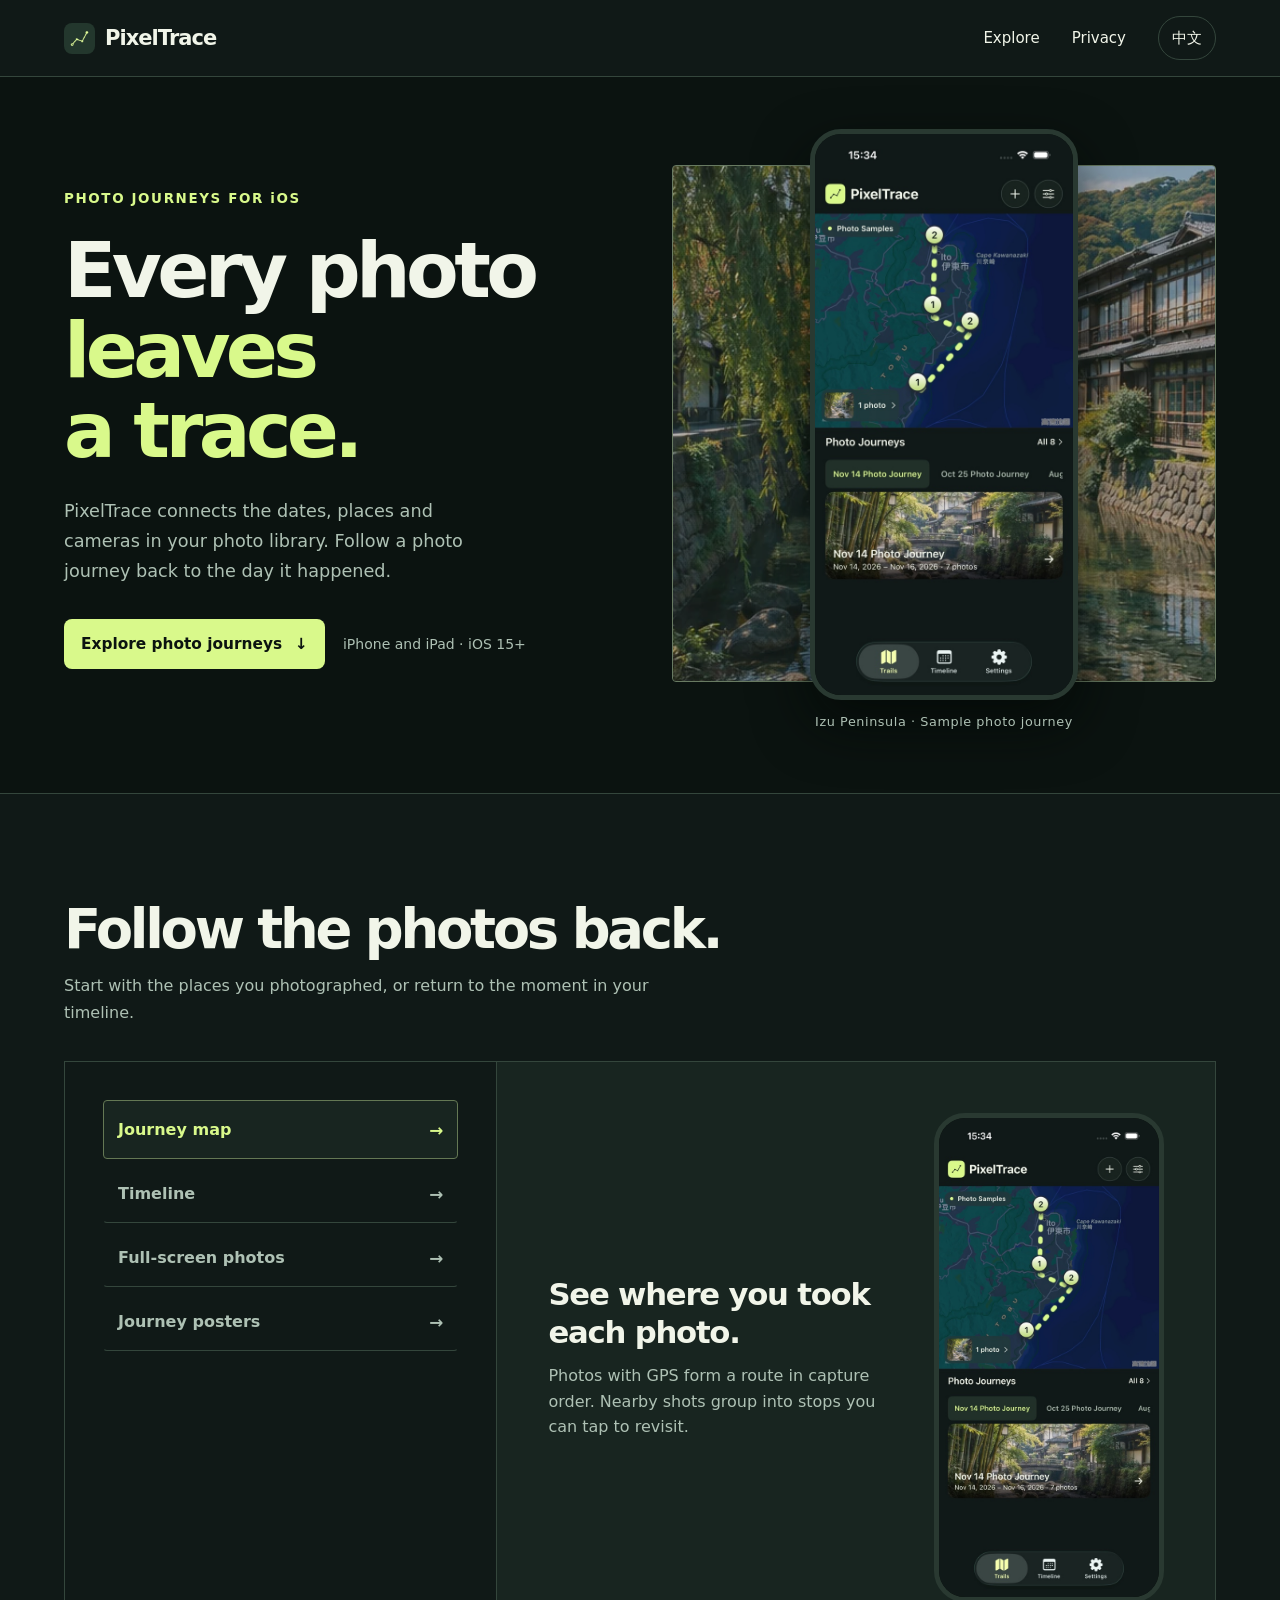
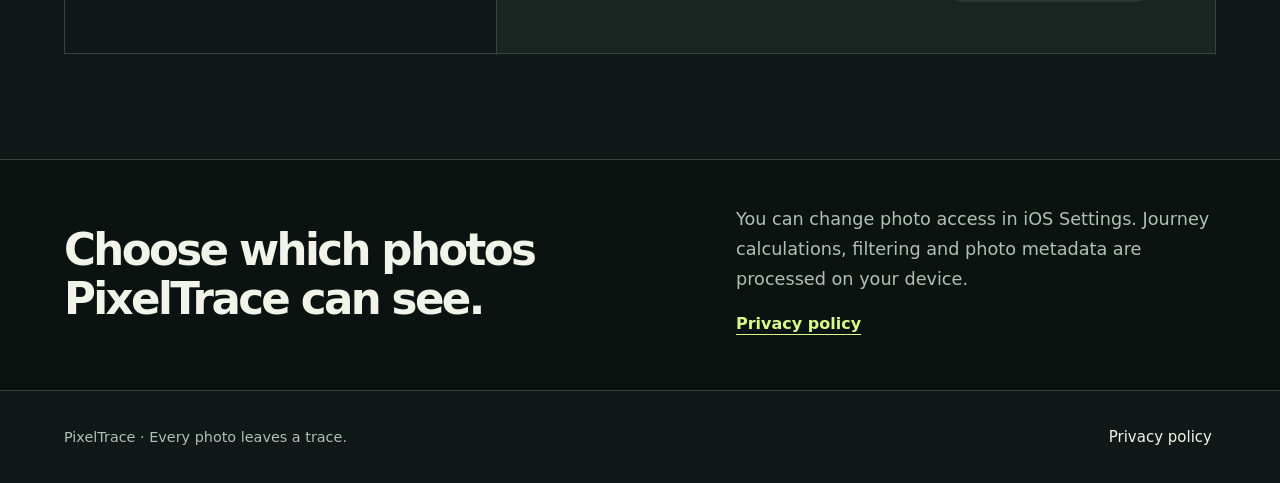
==== en.html @ a8cf7849 "feat: launch the PixelTrace website design" ====
<!doctype html>
<html lang="en">
<head>
  <meta charset="utf-8">
  <meta name="viewport" content="width=device-width, initial-scale=1">
  <meta name="theme-color" content="#101917">
  <meta name="description" content="PixelTrace turns capture dates, locations and camera information from your authorized photos into journeys you can browse, filter and share.">
  <meta property="og:type" content="website">
  <meta property="og:title" content="PixelTrace · Photo journeys for iOS">
  <meta property="og:description" content="PixelTrace turns capture dates, locations and camera information from your authorized photos into journeys you can browse, filter and share.">
  <title>PixelTrace · Photo journeys for iOS</title>
  <link rel="icon" href="assets/pixeltrace-mark.png" type="image/png">
  <link rel="alternate" href="index.html" hreflang="zh-Hans">
  <link rel="stylesheet" href="styles.css">
  <script src="experience.js" defer></script>
</head>
<body>
  <a class="skip cta" href="#content">Skip to content</a>
  <header class="site-header">
    <div class="shell site-header__inner">
      <a class="brand" href="en.html"><img src="assets/pixeltrace-mark.png" width="31" height="31" alt="">PixelTrace</a>
      <nav class="site-nav" aria-label="Main navigation">
        <a href="#experience">Explore</a>
        <a href="privacy.html#en">Privacy</a>
        <a class="language" href="index.html" hreflang="zh-Hans" lang="zh-Hans">中文</a>
      </nav>
    </div>
  </header>
  <main id="content">
    <section class="hero">
      <div class="shell hero__inner">
        <div>
          <div class="eyebrow">PHOTO JOURNEYS FOR iOS</div>
          <h1><span>Every photo</span><span>leaves a trace.</span></h1>
          <p class="hero__intro">PixelTrace connects the dates, places and cameras in your photo library. Follow a photo journey back to the day it happened.</p>
          <div class="hero__actions">
            <a class="cta" href="#experience">Explore photo journeys <span aria-hidden="true">↓</span></a>
            <span class="hero__compat">iPhone and iPad · iOS 15+</span>
          </div>
        </div>
        <figure class="hero__visual">
          <div class="hero__scene" aria-hidden="true"><img src="assets/izu-river.webp" width="500" height="500" alt=""></div>
          <div class="device hero__phone"><img src="assets/trails.jpg" width="552" height="1200" fetchpriority="high" alt="PixelTrace on iPhone, showing photo stops and a journey on the Izu Peninsula"></div>
          <figcaption>Izu Peninsula · Sample photo journey</figcaption>
        </figure>
      </div>
    </section>
    <section id="experience" class="experience">
      <div class="shell">
        <div class="experience__heading">
          <h2>Follow the photos back.</h2>
          <p>Start with the places you photographed, or return to the moment in your timeline.</p>
        </div>
        <div class="experience__body">
          <div class="feature-tabs" role="tablist" aria-label="Product features" data-feature-tabs hidden>
            <button id="tab-trails" type="button" role="tab" aria-controls="panel-trails"><span>Journey map</span><span aria-hidden="true">→</span></button>
            <button id="tab-timeline" type="button" role="tab" aria-controls="panel-timeline"><span>Timeline</span><span aria-hidden="true">→</span></button>
            <button id="tab-photo" type="button" role="tab" aria-controls="panel-photo"><span>Full-screen photos</span><span aria-hidden="true">→</span></button>
            <button id="tab-poster" type="button" role="tab" aria-controls="panel-poster"><span>Journey posters</span><span aria-hidden="true">→</span></button>
          </div>
          <div class="feature-panels">
            <section class="feature-panel" role="tabpanel" id="panel-trails" aria-labelledby="tab-trails" tabindex="0">
              <div><h3>See where you took each photo.</h3><p>Photos with GPS form a route in capture order. Nearby shots group into stops you can tap to revisit.</p></div>
              <div class="device"><img src="assets/trails.jpg" width="552" height="1200" loading="lazy" alt="Journey map with photo stops and a journey card"></div>
            </section>
            <section class="feature-panel" role="tabpanel" id="panel-timeline" aria-labelledby="tab-timeline" tabindex="0">
              <div><h3>Start with a day you remember.</h3><p>Browse by day, month or journey, then narrow the view by date, camera, area or GPS availability.</p></div>
              <div class="device"><img src="assets/timeline.jpg" width="552" height="1200" loading="lazy" alt="Photo timeline grouped by capture date"></div>
            </section>
            <section class="feature-panel" role="tabpanel" id="panel-photo" aria-labelledby="tab-photo" tabindex="0">
              <div><h3>Look closer at a photo.</h3><p>Swipe or zoom in full screen. Swipe up for the capture date, camera settings and a map of where you took it.</p></div>
              <div class="device"><img src="assets/photo.jpg" width="552" height="1200" loading="lazy" alt="Full-screen photograph with camera and GPS information"></div>
            </section>
            <section class="feature-panel" role="tabpanel" id="panel-poster" aria-labelledby="tab-poster" tabindex="0">
              <div><h3>Take the journey with you.</h3><p>Choose from three posters and export the route, photo count and camera information as a 1080 × 1440 PNG.</p></div>
              <div class="device"><img src="assets/poster.jpg" width="552" height="1200" loading="lazy" alt="Night Coordinates poster preview and PNG share button"></div>
            </section>
          </div>
        </div>
      </div>
    </section>
    <section class="privacy-strip">
      <div class="shell privacy-strip__inner">
        <h2>Choose which photos PixelTrace can see.</h2>
        <div><p>You can change photo access in iOS Settings. Journey calculations, filtering and photo metadata are processed on your device.</p><a href="privacy.html#en">Privacy policy</a></div>
      </div>
    </section>
  </main>
  <footer class="footer">
    <div class="shell footer__inner"><p>PixelTrace · Every photo leaves a trace.</p><a href="privacy.html#en">Privacy policy</a></div>
  </footer>
</body>
</html>
---- styles.css ----
/* Type uses 15, 18, 24, 52 and 96px roles. Layout alternates midnight green
   with inset forest surfaces. Lime highlights actions and photo sample points. */
:root {
  color-scheme: dark;
  --page: #101917;
  --deep: #0b1310;
  --surface: #182520;
  --line: #34463c;
  --ink: #f1f5e9;
  --muted: #aec1b4;
  --accent: #d9f98b;
  --gutter: clamp(20px, 5vw, 80px);
  --font: "Avenir Next", "PingFang SC", "Hiragino Sans GB", system-ui, sans-serif;
  font-family: var(--font);
  font-size: 16px;
  font-synthesis: none;
}
* { box-sizing: border-box; }
html { scroll-behavior: smooth; scroll-padding-top: 24px; }
body { margin: 0; background: var(--page); color: var(--ink); -webkit-font-smoothing: antialiased; }
img { display: block; width: 100%; height: auto; }
a { color: inherit; }
button { font: inherit; }
:focus-visible { outline: 2px solid var(--accent); outline-offset: 5px; }
[hidden] { display: none !important; }
.shell { width: min(100% - 2 * var(--gutter), 1256px); margin-inline: auto; }
.skip { position: fixed; inset-block-start: 8px; inset-inline-start: 8px; z-index: 3; transform: translateY(-150%); }
.skip:focus { transform: translateY(0); }
.site-header { border-bottom: 1px solid var(--line); }
.site-header__inner { display: flex; justify-content: space-between; align-items: center; min-height: 76px; gap: 14px; }
.brand { display: inline-flex; align-items: center; gap: 10px; text-decoration: none; font-size: 21px; font-weight: 750; letter-spacing: -.045em; white-space: nowrap; }
.brand img { inline-size: 31px; block-size: 31px; border-radius: 8px; }
.site-nav { display: flex; align-items: center; gap: clamp(12px, 2.5vw, 34px); }
.site-nav a, .footer a { display: inline-flex; align-items: center; min-height: 44px; font-size: 15px; text-decoration: none; }
.site-nav a:hover, .footer a:hover { color: var(--accent); }
.site-nav .language { border: 1px solid var(--line); border-radius: 99px; padding-inline: 13px; }
.hero { background: var(--deep); overflow: hidden; border-bottom: 1px solid var(--line); }
.hero__inner {
  display: grid;
  grid-template-columns: minmax(0, 1fr) minmax(0, 1fr);
  align-items: center;
  gap: clamp(30px, 5vw, 88px);
  min-height: 700px;
  padding-block: 52px 64px;
}
.eyebrow { color: var(--accent); font-size: .84rem; font-weight: 680; letter-spacing: .12em; line-height: 1.5; }
.hero h1, .experience h2, .privacy-strip h2, .policy h1 { margin: 0; text-wrap: balance; letter-spacing: -.06em; }
.hero h1 { margin-block: 22px 25px; font-size: clamp(3rem, 6vw, 6.35rem); font-weight: 790; line-height: 1.04; }
.hero h1 span { display: block; }
.hero h1 span:last-child { color: var(--accent); }
.hero__intro, .privacy-strip p { margin: 0; color: var(--muted); font-size: clamp(1rem, 1.38vw, 1.2rem); line-height: 1.72; }
.hero__intro { max-width: 39ch; }
.hero__actions { display: flex; align-items: center; flex-wrap: wrap; gap: 18px; margin-top: 32px; }
.cta { min-height: 50px; display: inline-flex; align-items: center; gap: 13px; justify-content: center; padding: 10px 17px; border-radius: 8px; font-size: .96rem; font-weight: 750; text-decoration: none; background: var(--accent); color: var(--deep); }
.cta:hover { background: #e6ffb0; }
.hero__compat { color: var(--muted); font-size: .875rem; }
.hero__visual { position: relative; display: grid; grid-template: 1fr auto / 1fr; align-items: center; margin: 0; min-width: 0; isolation: isolate; }
.hero__scene { position: absolute; inset: 36px 0 47px; z-index: -1; overflow: hidden; border: 1px solid #687a62; border-radius: 4px; background: var(--surface); }
.hero__scene img { width: 100%; height: 100%; object-fit: cover; object-position: 50% 56%; opacity: .76; }
.hero__phone { margin: 0 auto; width: min(61%, 268px); box-shadow: 0 23px 55px #030805bb; }
.device { border: 5px solid #293931; border-radius: 31px; overflow: hidden; background: #0b130f; }
.device img { border-radius: 25px; }
.hero__visual figcaption { margin-top: 14px; color: var(--muted); text-align: center; font-size: .8rem; letter-spacing: .045em; }
.experience { padding-block: clamp(66px, 8.2vw, 126px); }
.experience__heading { max-width: 680px; margin-bottom: 35px; }
.experience h2, .privacy-strip h2 { font-size: clamp(2rem, 4.25vw, 4rem); line-height: 1.13; font-weight: 740; }
.experience__heading p { color: var(--muted); max-width: 60ch; line-height: 1.65; margin: 13px 0 0; }
.experience__body { display: grid; grid-template-columns: minmax(275px, .75fr) minmax(0, 1.25fr); border: 1px solid var(--line); }
.feature-tabs { padding: clamp(16px, 3vw, 38px); display: flex; flex-direction: column; gap: 5px; align-self: start; }
.feature-tabs button { min-height: 59px; display: flex; align-items: center; justify-content: space-between; gap: 12px; width: 100%; padding: 10px 14px; text-align: left; border: 1px solid transparent; border-bottom-color: var(--line); border-radius: 4px; background: transparent; color: var(--muted); cursor: pointer; font-size: 1rem; font-weight: 650; }
.feature-tabs button:hover { color: var(--ink); }
.feature-tabs button[aria-selected="true"] { background: var(--surface); border-color: #647854; color: var(--accent); }
.feature-tabs span:last-child { font-size: 1.05rem; }
.feature-panels { min-width: 0; background: var(--surface); border-inline-start: 1px solid var(--line); }
.feature-panel { display: grid; grid-template-columns: minmax(0, 1fr) minmax(150px, 230px); align-items: center; gap: clamp(14px, 2.6vw, 40px); padding: clamp(20px, 4vw, 52px); min-height: 585px; }
.feature-panel + .feature-panel { border-top: 1px solid var(--line); }
.feature-panel h3 { margin: 0; font-size: clamp(1.3rem, 2.4vw, 2rem); line-height: 1.24; letter-spacing: -.04em; }
.feature-panel p { margin: 12px 0 0; color: var(--muted); line-height: 1.6; }
.feature-panel .device { align-self: center; width: 100%; margin: 0 auto; }
.privacy-strip { padding-block: 44px; background: var(--deep); border-block: 1px solid var(--line); }
.privacy-strip__inner { display: grid; grid-template-columns: minmax(0, 1fr) minmax(0, .75fr); align-items: center; gap: 32px; }
.privacy-strip h2 { font-size: clamp(1.9rem, 3.4vw, 3.35rem); }
.privacy-strip a { display: inline-flex; align-items: center; min-height: 44px; color: var(--accent); font-weight: 650; text-underline-offset: 5px; margin-top: 7px; }
.footer { padding-block: 24px; }
.footer__inner { display: flex; align-items: center; gap: 14px 25px; flex-wrap: wrap; justify-content: space-between; }
.footer p { margin: 0; color: var(--muted); font-size: .9rem; }
.footer a { padding-inline: 4px; }
.policy { padding-block: 56px 82px; max-width: min(100% - 2 * var(--gutter), 780px); }
.policy h1 { font-size: clamp(2.25rem, 5vw, 4.5rem); line-height: 1.12; }
.policy h2 { margin-block: 34px 8px; font-size: 1.3rem; }
.policy p { color: var(--muted); line-height: 1.8; }
.policy a { color: var(--accent); text-underline-offset: 4px; }
.policy [lang] + [lang] { border-top: 1px solid var(--line); margin-top: 54px; padding-top: 52px; }
@media (max-width: 960px) {
  .hero__inner { min-height: auto; padding-block: 52px; gap: 30px; }
  .hero__phone { width: min(70%, 250px); }
  .feature-panel { grid-template-columns: 1fr minmax(120px, 190px); min-height: 490px; }
}
@media (max-width: 720px) {
  .hero__inner, .privacy-strip__inner { grid-template-columns: 1fr; }
  .hero__inner { padding-block: 40px 28px; gap: 38px; }
  .hero h1 { font-size: clamp(3rem, 10.8vw, 4.8rem); margin-block: 18px 20px; }
  .hero__phone { width: min(62%, 244px); }
  .hero__scene { inset: 24px 0 44px; }
  .hero__actions { margin-top: 23px; }
  .experience__body { grid-template-columns: 1fr; }
  .feature-tabs { display: grid; grid-template-columns: repeat(2, minmax(0, 1fr)); gap: 7px; }
  .feature-tabs button { min-height: 46px; border-color: var(--line); font-size: .9rem; }
  .feature-panels { border-inline-start: 0; border-top: 1px solid var(--line); }
  .feature-panel { grid-template-columns: 1fr; min-height: auto; gap: 24px; }
  .feature-panel .device { width: min(74%, 226px); }
  .privacy-strip__inner { gap: 16px; }
}
@media (max-width: 405px) {
  .site-header__inner { min-height: 66px; }
  .brand { font-size: 19px; gap: 7px; }
  .brand img { inline-size: 29px; block-size: 29px; }
  .site-nav { gap: 9px; }
  .site-nav a { font-size: .79rem; }
  .site-nav .language { padding-inline: 9px; }
}
@media (prefers-reduced-motion: reduce) {
  html { scroll-behavior: auto; }
}
.feature-tabs[hidden] + .feature-panels { grid-column: 1 / -1; border-inline-start: 0; }
@media (max-width: 360px) {
  .site-nav a[href="#experience"] { display: none; }
}
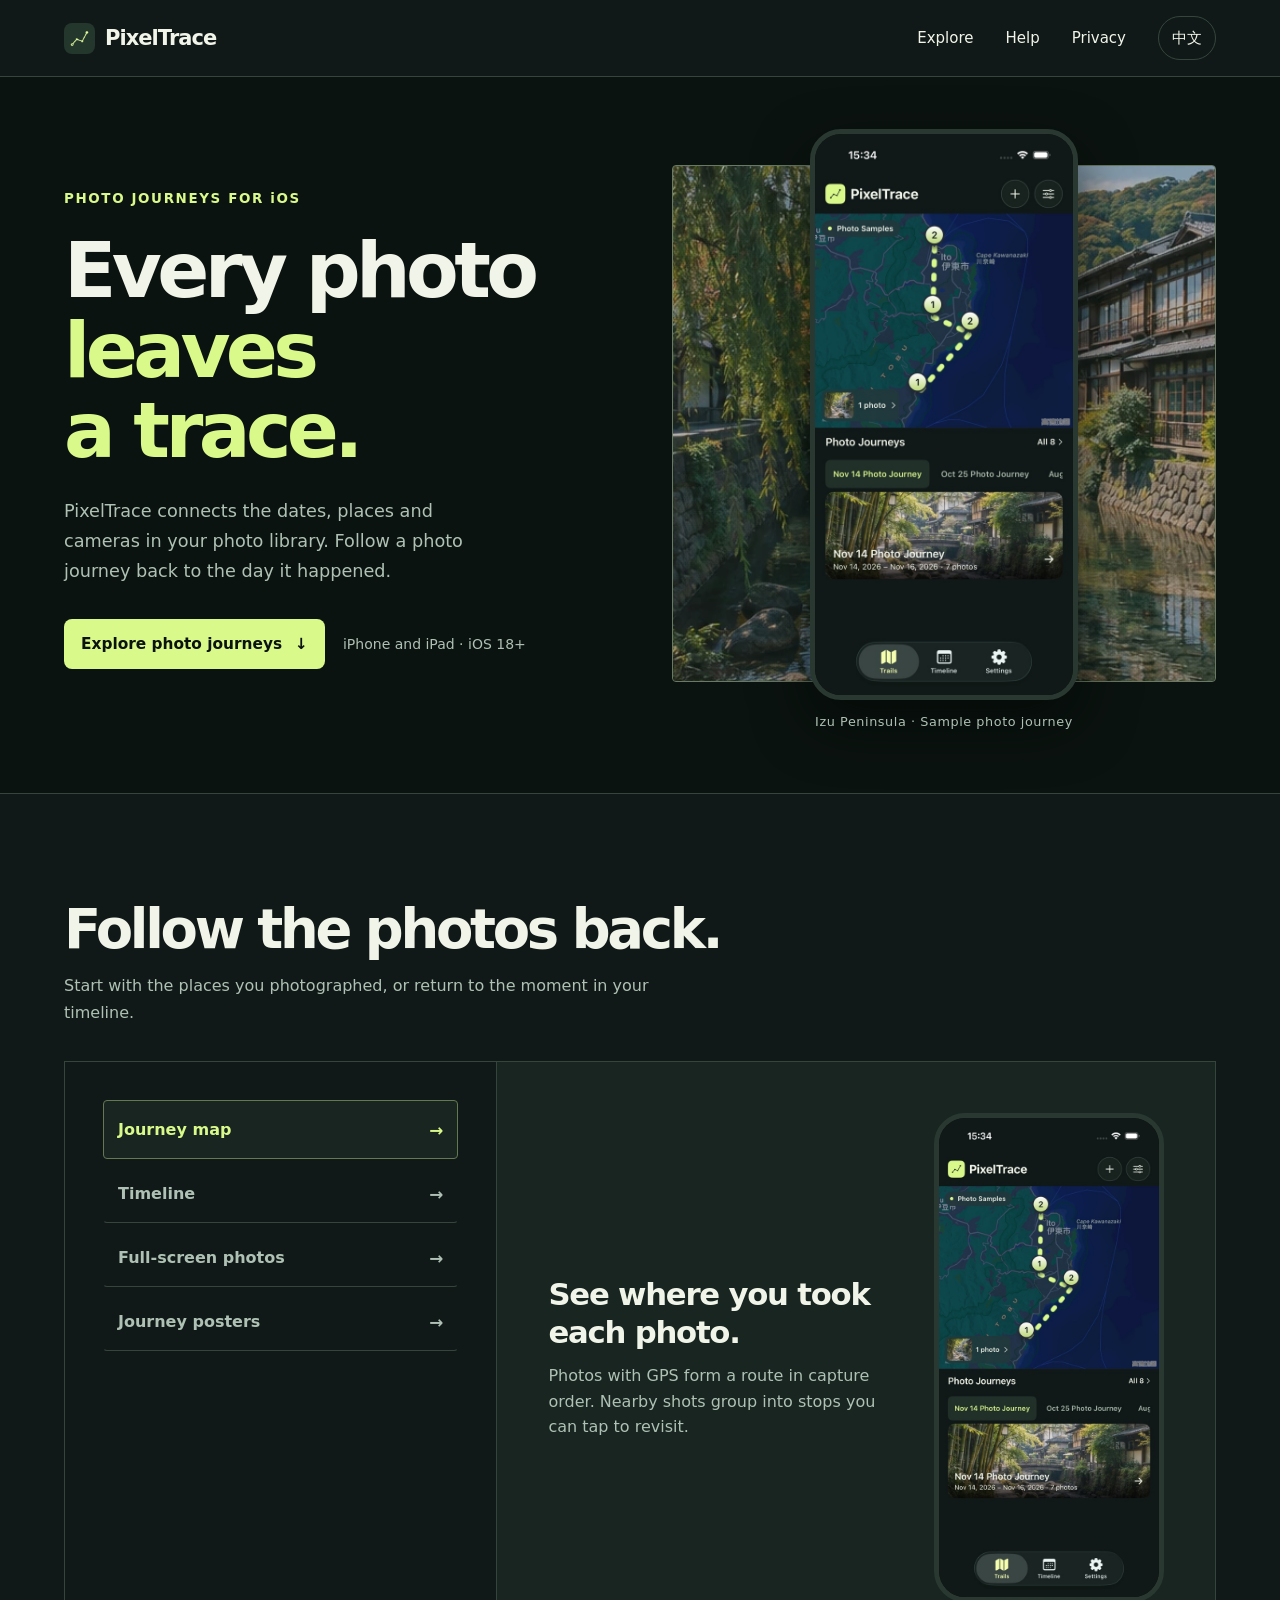
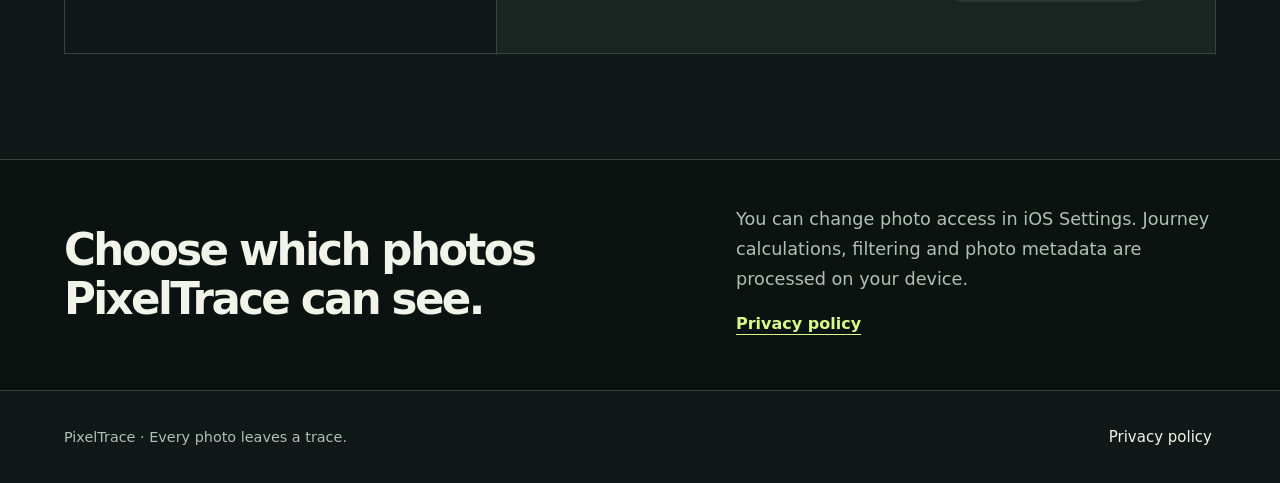
==== commit 613622ac: "feat: add bilingual PixelTrace help and iOS 18 requirements" ====
--- a/en.html
+++ b/en.html
@@ -21,6 +21,7 @@
       <a class="brand" href="en.html"><img src="assets/pixeltrace-mark.png" width="31" height="31" alt="">PixelTrace</a>
       <nav class="site-nav" aria-label="Main navigation">
         <a href="#experience">Explore</a>
+        <a href="help.html#en">Help</a>
         <a href="privacy.html#en">Privacy</a>
         <a class="language" href="index.html" hreflang="zh-Hans" lang="zh-Hans">中文</a>
       </nav>
@@ -35,7 +36,7 @@
           <p class="hero__intro">PixelTrace connects the dates, places and cameras in your photo library. Follow a photo journey back to the day it happened.</p>
           <div class="hero__actions">
             <a class="cta" href="#experience">Explore photo journeys <span aria-hidden="true">↓</span></a>
-            <span class="hero__compat">iPhone and iPad · iOS 15+</span>
+            <span class="hero__compat">iPhone and iPad · iOS 18+</span>
           </div>
         </div>
         <figure class="hero__visual">
--- a/styles.css
+++ b/styles.css
@@ -118,11 +118,9 @@
   .site-nav { gap: 9px; }
   .site-nav a { font-size: .79rem; }
   .site-nav .language { padding-inline: 9px; }
+  .site-nav a[href="#experience"] { display: none; }
 }
 @media (prefers-reduced-motion: reduce) {
   html { scroll-behavior: auto; }
 }
 .feature-tabs[hidden] + .feature-panels { grid-column: 1 / -1; border-inline-start: 0; }
-@media (max-width: 360px) {
-  .site-nav a[href="#experience"] { display: none; }
-}
